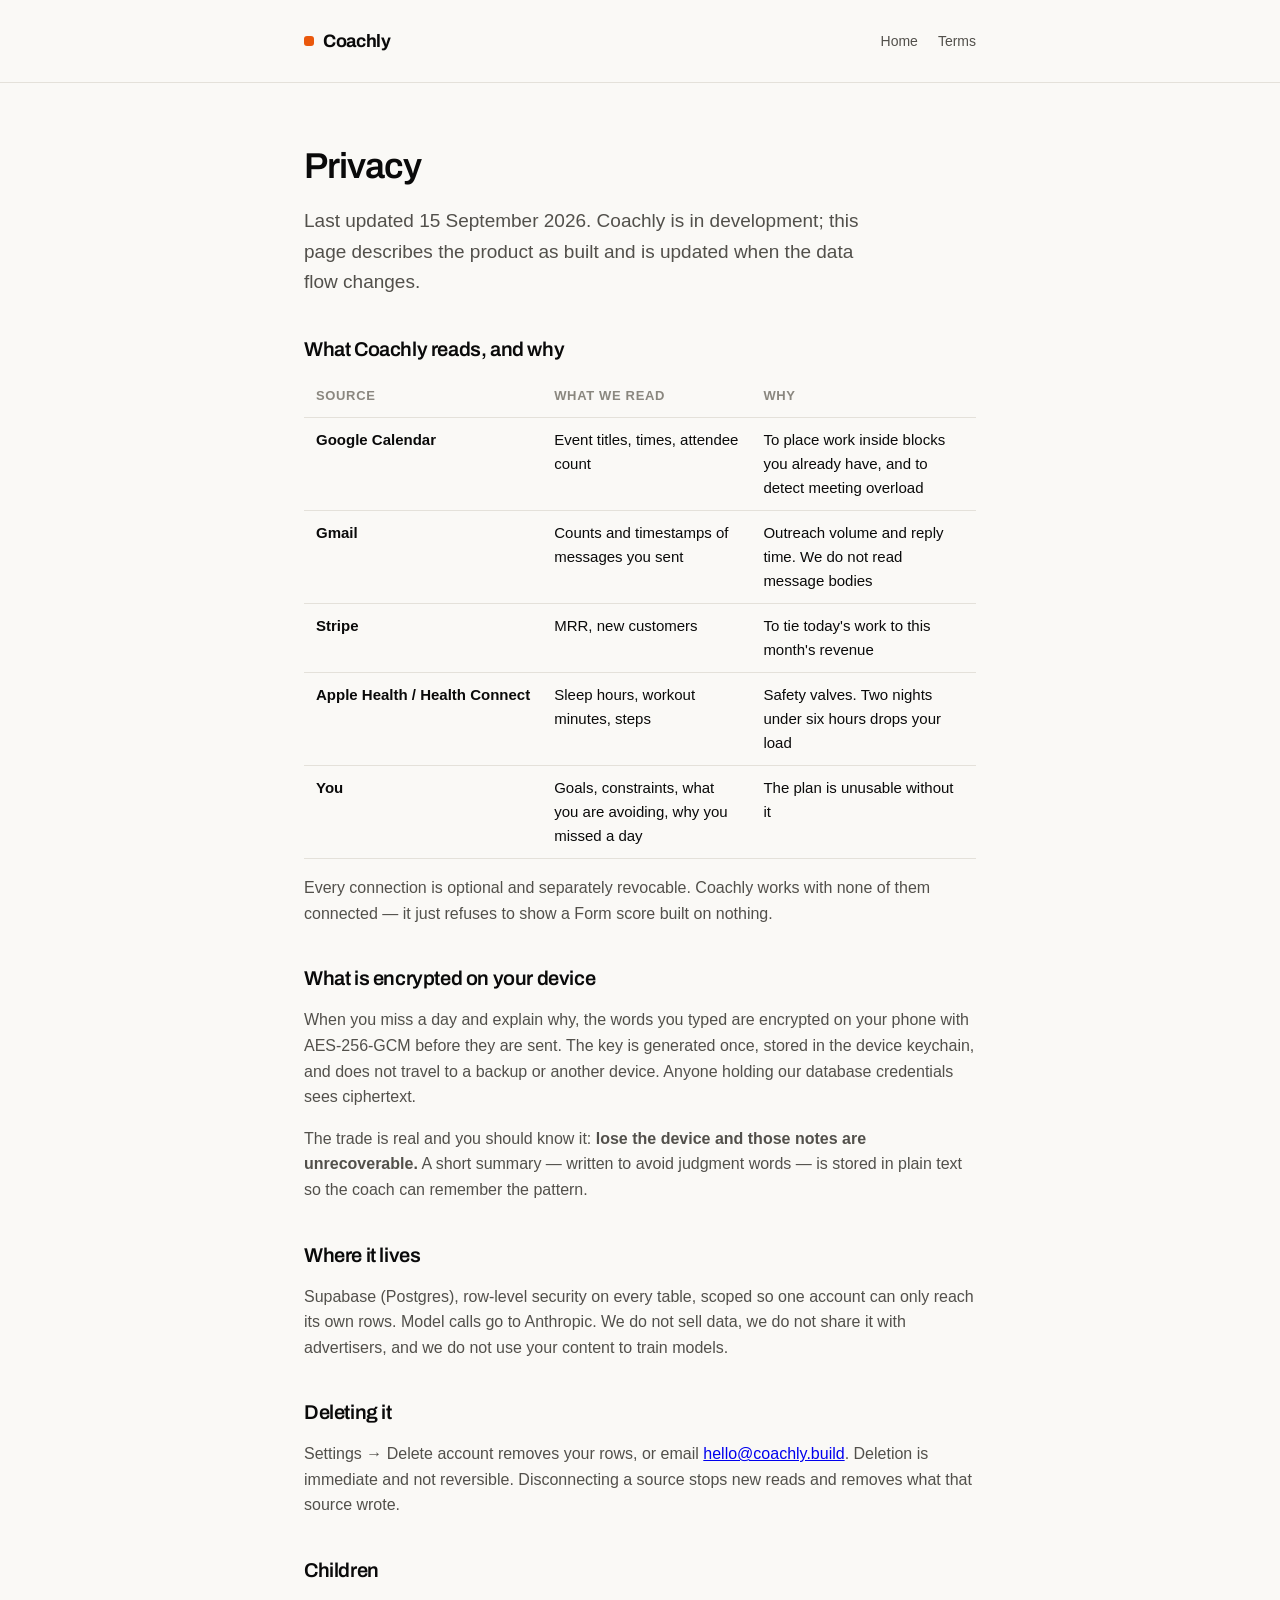
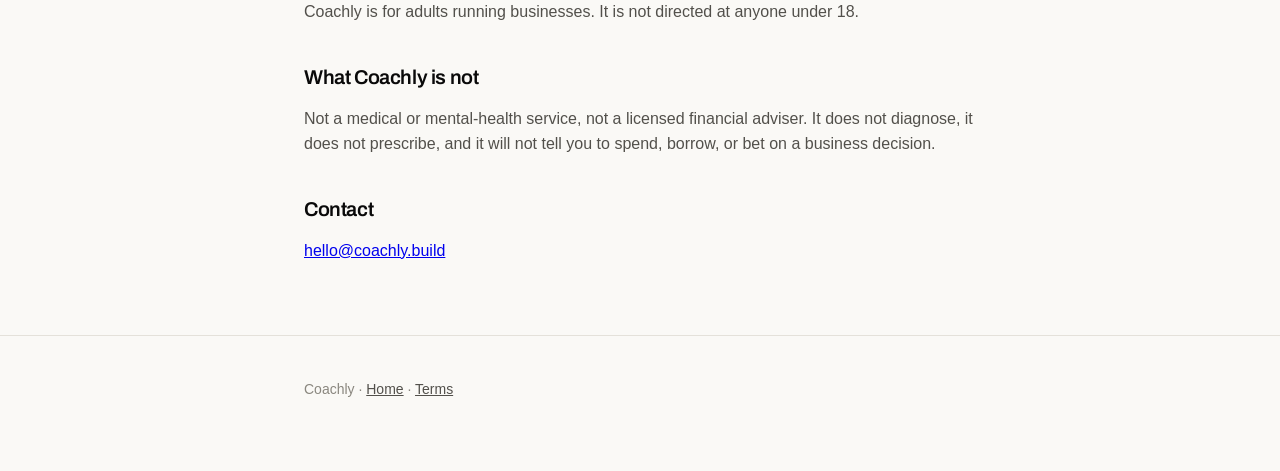
==== privacy.html @ 39885985 "Dựng nền Coachly: engine, token, lược đồ, trang coachly.build Đóng phần code của NGU-273, 274, 275, " ====
<!doctype html>
<html lang="en">
<head>
<meta charset="utf-8"><meta name="viewport" content="width=device-width,initial-scale=1">
<title>Privacy — Coachly</title>
<meta name="description" content="What Coachly reads, why it reads it, where it is stored, and how to delete it.">
<link href="https://fonts.googleapis.com/css2?family=Archivo:wght@500;600;700&display=swap" rel="stylesheet">
<link rel="stylesheet" href="style.css">
</head>
<body>
<header><div class="wrap bar">
  <a class="logo" href="index.html" style="color:inherit;text-decoration:none"><span class="dot"></span>Coachly</a>
  <nav><a href="index.html">Home</a><a href="terms.html">Terms</a></nav>
</div></header>
<main class="wrap legal">
<h1 style="font-size:36px">Privacy</h1>
<p class="lede">Last updated 15 September 2026. Coachly is in development; this page describes the product as built and is updated when the data flow changes.</p>

<h2>What Coachly reads, and why</h2>
<table>
  <tr><th>Source</th><th>What we read</th><th>Why</th></tr>
  <tr><td>Google Calendar</td><td>Event titles, times, attendee count</td><td>To place work inside blocks you already have, and to detect meeting overload</td></tr>
  <tr><td>Gmail</td><td>Counts and timestamps of messages you sent</td><td>Outreach volume and reply time. We do not read message bodies</td></tr>
  <tr><td>Stripe</td><td>MRR, new customers</td><td>To tie today's work to this month's revenue</td></tr>
  <tr><td>Apple Health / Health Connect</td><td>Sleep hours, workout minutes, steps</td><td>Safety valves. Two nights under six hours drops your load</td></tr>
  <tr><td>You</td><td>Goals, constraints, what you are avoiding, why you missed a day</td><td>The plan is unusable without it</td></tr>
</table>
<p>Every connection is optional and separately revocable. Coachly works with none of them connected — it just refuses to show a Form score built on nothing.</p>

<h2>What is encrypted on your device</h2>
<p>When you miss a day and explain why, the words you typed are encrypted on your phone with AES-256-GCM before they are sent. The key is generated once, stored in the device keychain, and does not travel to a backup or another device. Anyone holding our database credentials sees ciphertext.</p>
<p>The trade is real and you should know it: <strong>lose the device and those notes are unrecoverable.</strong> A short summary — written to avoid judgment words — is stored in plain text so the coach can remember the pattern.</p>

<h2>Where it lives</h2>
<p>Supabase (Postgres), row-level security on every table, scoped so one account can only reach its own rows. Model calls go to Anthropic. We do not sell data, we do not share it with advertisers, and we do not use your content to train models.</p>

<h2>Deleting it</h2>
<p>Settings → Delete account removes your rows, or email <a href="mailto:hello@coachly.build">hello@coachly.build</a>. Deletion is immediate and not reversible. Disconnecting a source stops new reads and removes what that source wrote.</p>

<h2>Children</h2>
<p>Coachly is for adults running businesses. It is not directed at anyone under 18.</p>

<h2>What Coachly is not</h2>
<p>Not a medical or mental-health service, not a licensed financial adviser. It does not diagnose, it does not prescribe, and it will not tell you to spend, borrow, or bet on a business decision.</p>

<h2>Contact</h2>
<p><a href="mailto:hello@coachly.build">hello@coachly.build</a></p>
</main>
<footer><div class="wrap"><p>Coachly · <a href="index.html">Home</a> · <a href="terms.html">Terms</a></p></div></footer>
</body></html>
---- style.css ----
/* coachly.build — dùng đúng token của app (design/tokens.css).
   Trang bán hàng và app phải trông như một thứ; lệch màu là lệch lòng tin. */
:root{
  --canvas:#faf9f6;--surface:#fff;--surface-2:#f2f0eb;--line:#e4e1da;
  --ink:#0a0a0a;--ink-2:#52504b;--ink-3:#8a877f;
  --orange:#ea580c;--orange-ink:#b8400a;--orange-soft:#ffedd5;
  --good:#15803d;--risk:#b91c1c;--rest:#0369a1;
  --font-display:'Archivo',-apple-system,system-ui,sans-serif;
  --font-body:-apple-system,BlinkMacSystemFont,'SF Pro Text','Segoe UI',Roboto,sans-serif;
  --r-card:16px;--r-button:12px;--t:200ms;--ease:cubic-bezier(.2,0,0,1);
}
*{box-sizing:border-box}
body{margin:0;background:var(--canvas);color:var(--ink);font:16px/1.6 var(--font-body);-webkit-font-smoothing:antialiased}
.wrap{max-width:720px;margin:0 auto;padding:0 24px}
header{padding:28px 0;border-bottom:1px solid var(--line)}
.bar{display:flex;align-items:center;justify-content:space-between;gap:16px}
.logo{font:700 18px/1 var(--font-display);letter-spacing:-.02em;display:flex;align-items:center;gap:9px}
.dot{width:10px;height:10px;border-radius:3px;background:var(--orange);display:inline-block}
nav a{color:var(--ink-2);text-decoration:none;font-size:14px;margin-left:20px}
nav a:hover{color:var(--ink)}
h1{font:600 44px/1.1 var(--font-display);letter-spacing:-.03em;margin:64px 0 20px}
h2{font:600 24px/1.25 var(--font-display);letter-spacing:-.02em;margin:56px 0 14px}
h3{font:600 15px/1.3 var(--font-body);margin:28px 0 6px}
.lede{font-size:19px;color:var(--ink-2);max-width:54ch}
.eyebrow{font:600 11px/1 var(--font-body);letter-spacing:.09em;text-transform:uppercase;color:var(--orange-ink);margin-bottom:18px}
.btn{display:inline-flex;align-items:center;min-height:44px;padding:0 20px;border-radius:var(--r-button);background:var(--ink);color:#fff;text-decoration:none;font-weight:600;font-size:15px;transition:opacity var(--t) var(--ease)}
.btn:hover{opacity:.85}
.btn-ghost{background:transparent;color:var(--ink);border:1px solid var(--line)}
.row{display:flex;gap:12px;flex-wrap:wrap;margin:28px 0 8px}
.note{font-size:13px;color:var(--ink-3)}
.card{background:var(--surface);border:1px solid var(--line);border-radius:var(--r-card);padding:20px 22px;margin:12px 0}
.card p{margin:6px 0 0;color:var(--ink-2);font-size:15px}
.card strong{font-weight:600;color:var(--ink)}
/* MỘT vùng cam đặc trên trang. Đúng một. */
.today{background:var(--orange-soft);border:1px solid rgba(234,88,12,.24);border-radius:var(--r-card);padding:24px;margin:28px 0}
.today .tag{display:inline-block;background:var(--orange);color:#fff;font:600 11px/1 var(--font-body);letter-spacing:.06em;padding:5px 7px;border-radius:6px}
.today .t{font:600 22px/1.3 var(--font-display);margin:12px 0 4px}
.cut{color:var(--ink-3);font-size:14px;margin-top:14px}
.cut s{opacity:.8}
table{width:100%;border-collapse:collapse;margin:14px 0;font-size:15px}
th,td{text-align:left;padding:10px 12px;border-bottom:1px solid var(--line);vertical-align:top}
th{font-weight:600;font-size:13px;color:var(--ink-3);text-transform:uppercase;letter-spacing:.05em}
td:first-child{white-space:nowrap;font-weight:600}
footer{border-top:1px solid var(--line);margin-top:72px;padding:28px 0 56px;color:var(--ink-3);font-size:14px}
footer a{color:var(--ink-2)}
.legal p,.legal li{color:var(--ink-2)}
.legal h2{margin-top:40px;font-size:20px}
@media(max-width:560px){h1{font-size:34px;margin-top:40px}.lede{font-size:17px}}
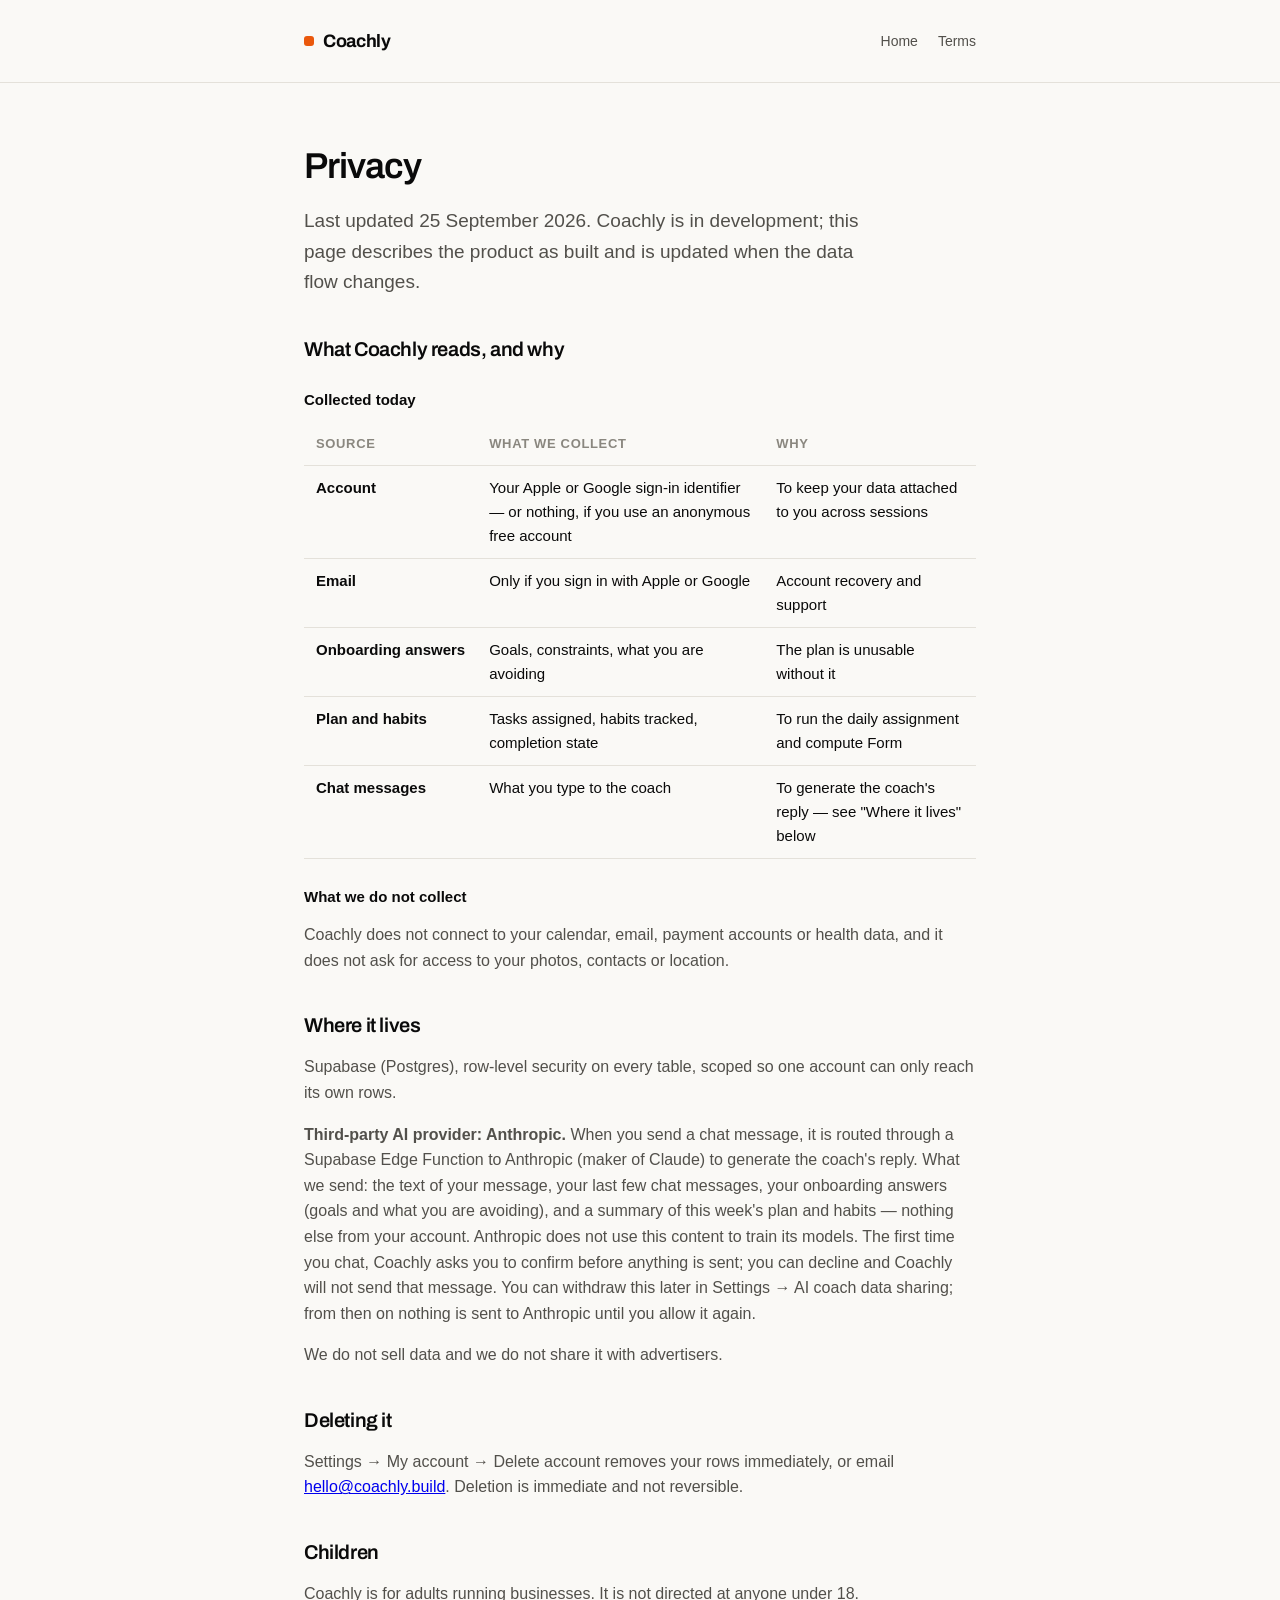
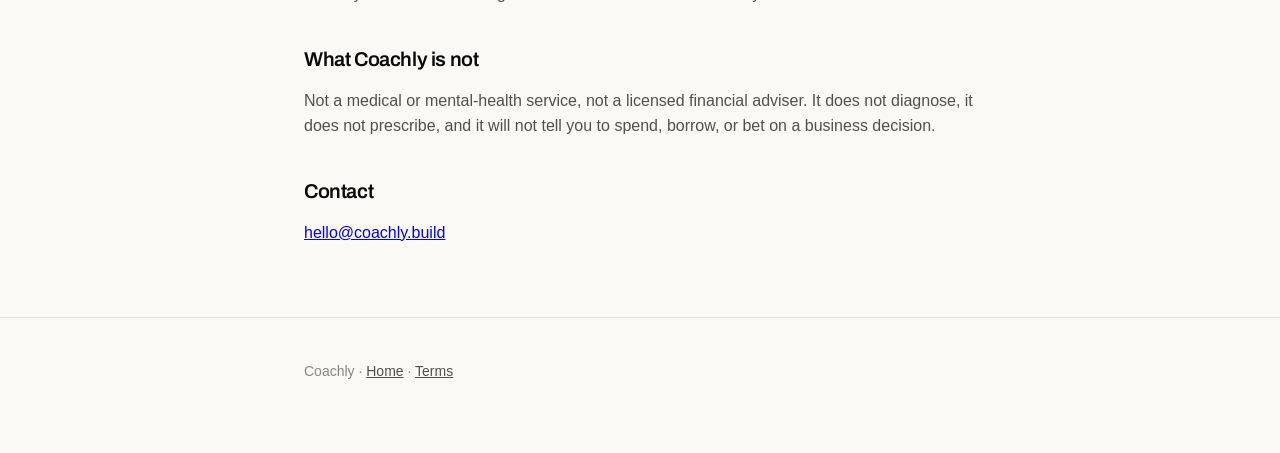
==== commit ec7c6a67: "Update site files for resubmit build 9 (26/09) - Deploy latest index.html, privacy.html, and style.c" ====
--- a/privacy.html
+++ b/privacy.html
@@ -14,28 +14,30 @@
 </div></header>
 <main class="wrap legal">
 <h1 style="font-size:36px">Privacy</h1>
-<p class="lede">Last updated 15 September 2026. Coachly is in development; this page describes the product as built and is updated when the data flow changes.</p>
+<p class="lede">Last updated 25 September 2026. Coachly is in development; this page describes the product as built and is updated when the data flow changes.</p>
 
 <h2>What Coachly reads, and why</h2>
+
+<h3>Collected today</h3>
 <table>
-  <tr><th>Source</th><th>What we read</th><th>Why</th></tr>
-  <tr><td>Google Calendar</td><td>Event titles, times, attendee count</td><td>To place work inside blocks you already have, and to detect meeting overload</td></tr>
-  <tr><td>Gmail</td><td>Counts and timestamps of messages you sent</td><td>Outreach volume and reply time. We do not read message bodies</td></tr>
-  <tr><td>Stripe</td><td>MRR, new customers</td><td>To tie today's work to this month's revenue</td></tr>
-  <tr><td>Apple Health / Health Connect</td><td>Sleep hours, workout minutes, steps</td><td>Safety valves. Two nights under six hours drops your load</td></tr>
-  <tr><td>You</td><td>Goals, constraints, what you are avoiding, why you missed a day</td><td>The plan is unusable without it</td></tr>
+  <tr><th>Source</th><th>What we collect</th><th>Why</th></tr>
+  <tr><td>Account</td><td>Your Apple or Google sign-in identifier — or nothing, if you use an anonymous free account</td><td>To keep your data attached to you across sessions</td></tr>
+  <tr><td>Email</td><td>Only if you sign in with Apple or Google</td><td>Account recovery and support</td></tr>
+  <tr><td>Onboarding answers</td><td>Goals, constraints, what you are avoiding</td><td>The plan is unusable without it</td></tr>
+  <tr><td>Plan and habits</td><td>Tasks assigned, habits tracked, completion state</td><td>To run the daily assignment and compute Form</td></tr>
+  <tr><td>Chat messages</td><td>What you type to the coach</td><td>To generate the coach's reply — see "Where it lives" below</td></tr>
 </table>
-<p>Every connection is optional and separately revocable. Coachly works with none of them connected — it just refuses to show a Form score built on nothing.</p>
 
-<h2>What is encrypted on your device</h2>
-<p>When you miss a day and explain why, the words you typed are encrypted on your phone with AES-256-GCM before they are sent. The key is generated once, stored in the device keychain, and does not travel to a backup or another device. Anyone holding our database credentials sees ciphertext.</p>
-<p>The trade is real and you should know it: <strong>lose the device and those notes are unrecoverable.</strong> A short summary — written to avoid judgment words — is stored in plain text so the coach can remember the pattern.</p>
+<h3>What we do not collect</h3>
+<p>Coachly does not connect to your calendar, email, payment accounts or health data, and it does not ask for access to your photos, contacts or location.</p>
 
 <h2>Where it lives</h2>
-<p>Supabase (Postgres), row-level security on every table, scoped so one account can only reach its own rows. Model calls go to Anthropic. We do not sell data, we do not share it with advertisers, and we do not use your content to train models.</p>
+<p>Supabase (Postgres), row-level security on every table, scoped so one account can only reach its own rows.</p>
+<p><strong>Third-party AI provider: Anthropic.</strong> When you send a chat message, it is routed through a Supabase Edge Function to Anthropic (maker of Claude) to generate the coach's reply. What we send: the text of your message, your last few chat messages, your onboarding answers (goals and what you are avoiding), and a summary of this week's plan and habits — nothing else from your account. Anthropic does not use this content to train its models. The first time you chat, Coachly asks you to confirm before anything is sent; you can decline and Coachly will not send that message. You can withdraw this later in Settings → AI coach data sharing; from then on nothing is sent to Anthropic until you allow it again.</p>
+<p>We do not sell data and we do not share it with advertisers.</p>
 
 <h2>Deleting it</h2>
-<p>Settings → Delete account removes your rows, or email <a href="mailto:hello@coachly.build">hello@coachly.build</a>. Deletion is immediate and not reversible. Disconnecting a source stops new reads and removes what that source wrote.</p>
+<p>Settings → My account → Delete account removes your rows immediately, or email <a href="mailto:hello@coachly.build">hello@coachly.build</a>. Deletion is immediate and not reversible.</p>
 
 <h2>Children</h2>
 <p>Coachly is for adults running businesses. It is not directed at anyone under 18.</p>
